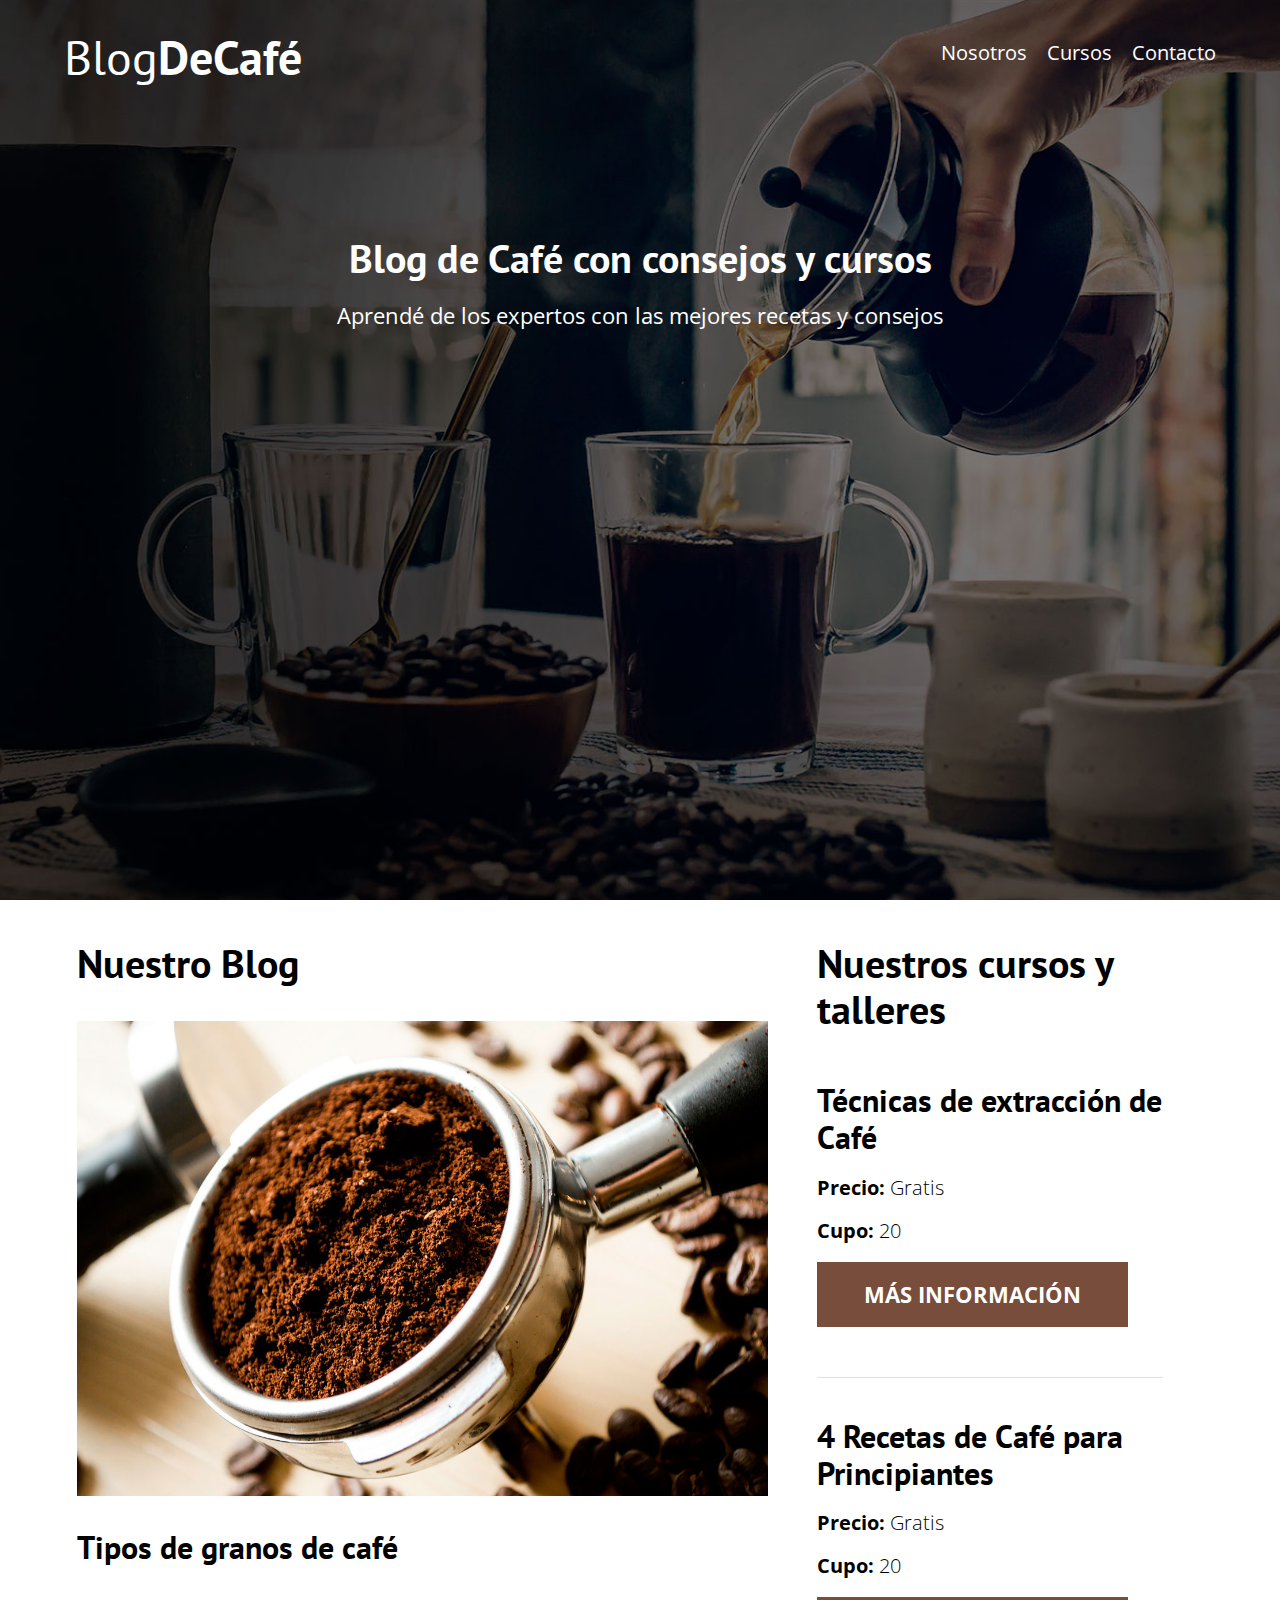
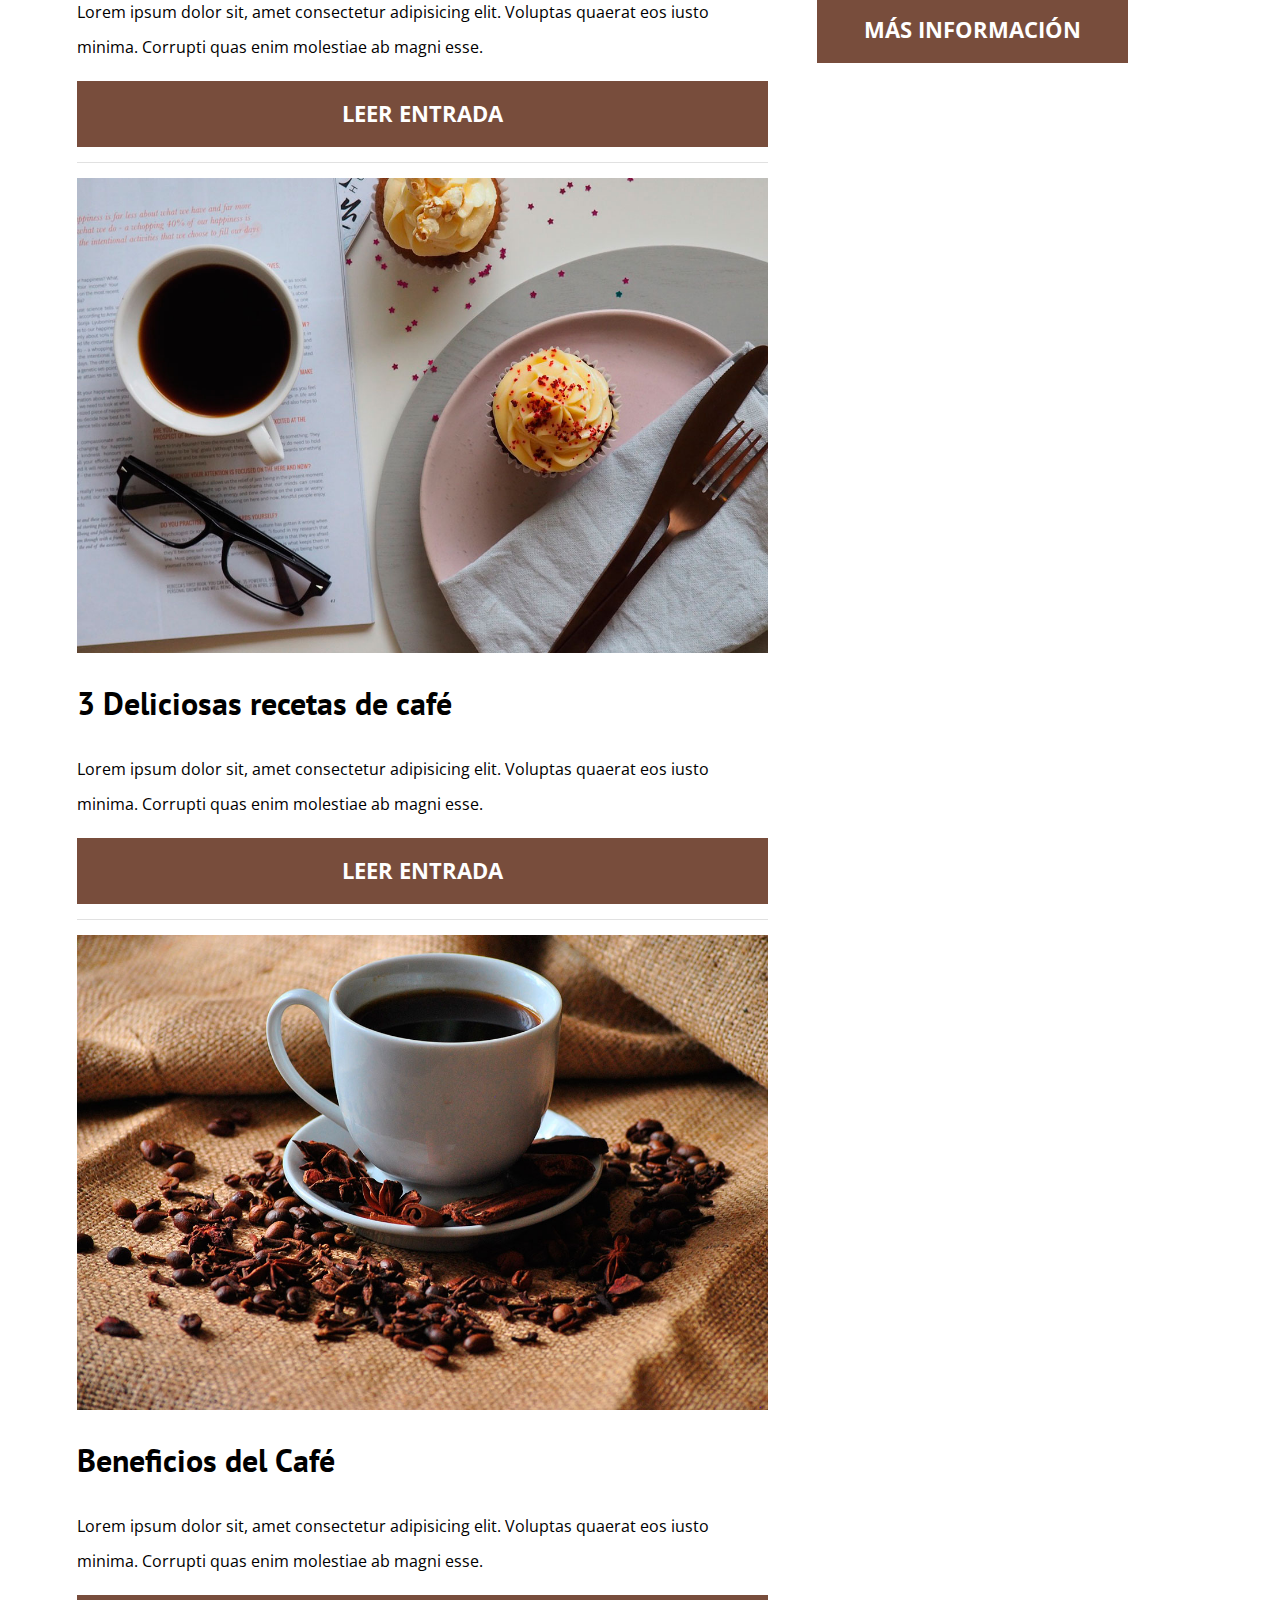
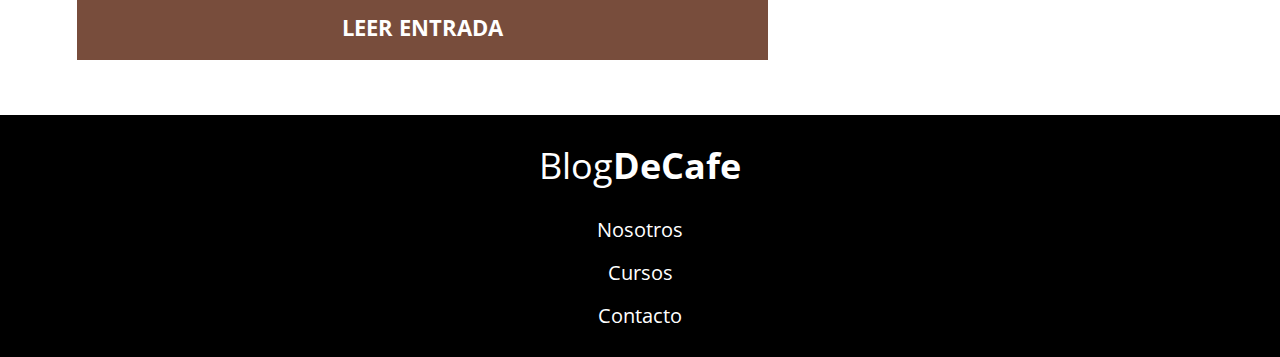
==== index.html @ a4a8f862 "version desktop y mobile del index" ====
<!DOCTYPE html>
<html lang="en">

<head>
    <meta charset="UTF-8">
    <meta name="viewport" content="width=device-width, initial-scale=1.0">
    <meta http-equiv="X-UA-Compatible" content="ie=edge">
    <title>Blog de Café</title>
    <link href="https://fonts.googleapis.com/css?family=Open+Sans:400,700|PT+Sans&display=swap" rel="stylesheet"> 
    <link rel="stylesheet" href="css/normalize.css">
    <link rel="stylesheet" href="css/style.css">
</head>

<body>
    <div class="contenedor">
        <header>
            <div class="contenedor-header">
                <a href="index.html"><h1 class="logo-principal">Blog<span>DeCafé</span></h1></a>
                <nav>
                    <ul>
                        <a href="nosotros.html">
                            <li>Nosotros</li>
                        </a>
                        <a href="cursos.html">
                            <li>Cursos</li>
                        </a>
                        <a href="contacto.html">
                            <li>Contacto</li>
                        </a>
                    </ul>
                </nav>
            </div>

            <div class="leyenda-header">
                <h2>Blog de Café con consejos y cursos</h2>
                <p>Aprendé de los expertos con las mejores recetas y consejos</p>
            </div>
        </header>
        <div class="contenedor-cursos-blog">
        <main>
            <h2>Nuestros cursos y talleres</h2>

            <article>
                <h3>Técnicas de extracción de Café</h3>
                <p>Precio: <span>Gratis</span></p>
                <p>Cupo: <span>20</span></p>
                <a href="#"><button>Más información</button></a>
            </article>

            <article>
                <h3>4 Recetas de Café para Principiantes</h3>
                <p>Precio: <span>Gratis</span></p>
                <p>Cupo: <span>20</span></p>
                <a href="#"><button>Más información</button></a>
            </article>
        </main>
        
        <section class="nuestro-blog">
            <h2>Nuestro Blog</h2>
            <article>
                <img src="img/blog1.jpg" alt="imagen del blog">
                <h3>Tipos de granos de café</h3>
                <p>Lorem ipsum dolor sit, amet consectetur adipisicing elit. Voluptas quaerat eos iusto minima. Corrupti quas enim molestiae ab magni esse.</p>
                <a href="#"><button>Leer Entrada</button></a>
            </article>

            <article>
                <img src="img/blog2.jpg" alt="imagen del blog">
                <h3>3 Deliciosas recetas de café</h3>
                <p>Lorem ipsum dolor sit, amet consectetur adipisicing elit. Voluptas quaerat eos iusto minima. Corrupti quas enim molestiae ab magni esse.</p>
                <a href="#"><button>Leer Entrada</button></a>
            </article>

            <article>
                <img src="img/blog3.jpg" alt="imagen del blog">
                <h3>Beneficios del Café</h3>
                <p>Lorem ipsum dolor sit, amet consectetur adipisicing elit. Voluptas quaerat eos iusto minima. Corrupti quas enim molestiae ab magni esse.</p>
                <a href="#"><button>Leer Entrada</button></a>
            </article>
        </section>
    </div>
</div>

    <footer>
        <a href="index.html"><p>Blog<span>DeCafe</span></p></a>
        <nav>
            <ul>
                <a href="nosotros.html">
                    <li>Nosotros</li>
                </a>
                <a href="cursos.html">
                    <li>Cursos</li>
                </a>
                <a href="contacto.html">
                    <li>Contacto</li>
                </a>
            </ul>
        </nav>
    </footer>

</body>

</html>

</html>
---- css/style.css ----
/* GENERALES */
html{
    font-size: 62.5%;/* 1 REM = 10px */
}
* {
    box-sizing: border-box;
}

body{
    font-family: 'Open Sans', sans-serif;
}

a {
    text-decoration: none;
    color: white;
}

button:hover {
    cursor: pointer;
}

ul {
    list-style-type: none;
    display: flex;
    justify-content: space-between;
}

h1, h2, h3, h4{
    margin: 0;
    font-family: 'PT Sans', sans-serif;
}

h1{
    font-size: 4.8rem;
}

h2{
    font-size: 4rem;
}

h3{
    font-size: 3.2rem;
}

img{
    max-width: 100%;
}
/* INDEX */
/* HEADER-INDEX */
header {
    background-image: url('/img/banner.jpg');
    padding: 0 5%;
    background-position: center center;
    background-size: cover;
    height: 100vh;
}
@media (min-width: 768px){
    .contenedor-header{
        display: flex;
        align-items: center;
        justify-content: space-between;
    }

    .contenedor-header nav ul{
        display: flex;
        justify-content: space-between;
    }

    .contenedor-header nav ul li{
        margin-left: 2rem;
    }
}
.logo-principal{
    text-align: center;
    padding-top: 3rem;
    font-weight: 400;
}

.logo-principal span{
    font-weight: 700;
}

nav ul{
    display: unset;
    text-align: center;
}

nav ul li{
    margin-top: 2rem;
    font-size: 2rem;
}

.leyenda-header{
    margin-top: 15rem;
    color: white;
    text-align: center;
    padding-bottom: 3rem;
}

.leyenda-header p{
    font-size: 2.2rem;
}
/* FIN HEADER INDEX */

/* MAIN INDEX */
main{
    padding: 4rem 5%;
}

main h2{
    font-weight: bold;
    margin-bottom: 5rem;
}

main article{
    padding-bottom: 5rem;
}

main article p{
    font-weight: bold;
    font-size: 2rem;
}

main article:first-of-type {
    border-bottom: 1px solid #e1e1e1;
}

main article:last-of-type {
    padding-top: 4rem;
}

main article p span{
    font-weight: 300;
}

main article button{
    background-color: #784d3c;
    color: white;
    text-transform: uppercase;
    font-size: 2.2rem;
    font-weight: 700;
    border: none;
    width: 100%;
    padding: 2rem 0;
}
/* FIN MAIN INDEX */

/* INICIO SECTION INDEX */
.nuestro-blog{
    padding: 0 5%;
}

.nuestro-blog h2{
    margin-bottom: 3.5rem;
}

.nuestro-blog article{
    padding: 1.5rem 0;
    border-bottom: 1px solid #e1e1e1;;
}

.nuestro-blog article:first-of-type{
    padding-top: unset;
}

.nuestro-blog article:last-of-type{
    border-bottom: none;
}

.nuestro-blog article h3{
    margin: 3rem 0;
}

.nuestro-blog article p{
    font-size: 1.6rem;
    line-height: 3.5rem;
}

.nuestro-blog article button{
    background-color: #784d3c;
    color: white;
    text-transform: uppercase;
    font-size: 2.2rem;
    font-weight: 700;
    border: none;
    width: 100%;
    padding: 2rem 0;
}

@media (min-width: 768px){
    .contenedor-cursos-blog{
        display: grid;
        grid-template-columns: 60% 30%;
        column-gap: 3rem;
    }

    main{
        grid-column: 2 / 3;
        grid-row: 1/2;
    }

    .nuestro-blog{
        padding: 4rem 0 4rem 10%;
    }

    main article button{
        width: 90%;
        padding: 2rem;
    }
}
/*FIN SECTION INDEX */

/* INICIO FOOTER INDEX */
    footer{
        background-color: black;
        padding: 3rem 0
    }

    footer p{
        color: white;
        text-align: center;
        font-size: 3.6rem;
        margin: 0;
    }

    footer p span{
        font-weight: 700;
    }
/* FIN FOOTER INDEX */
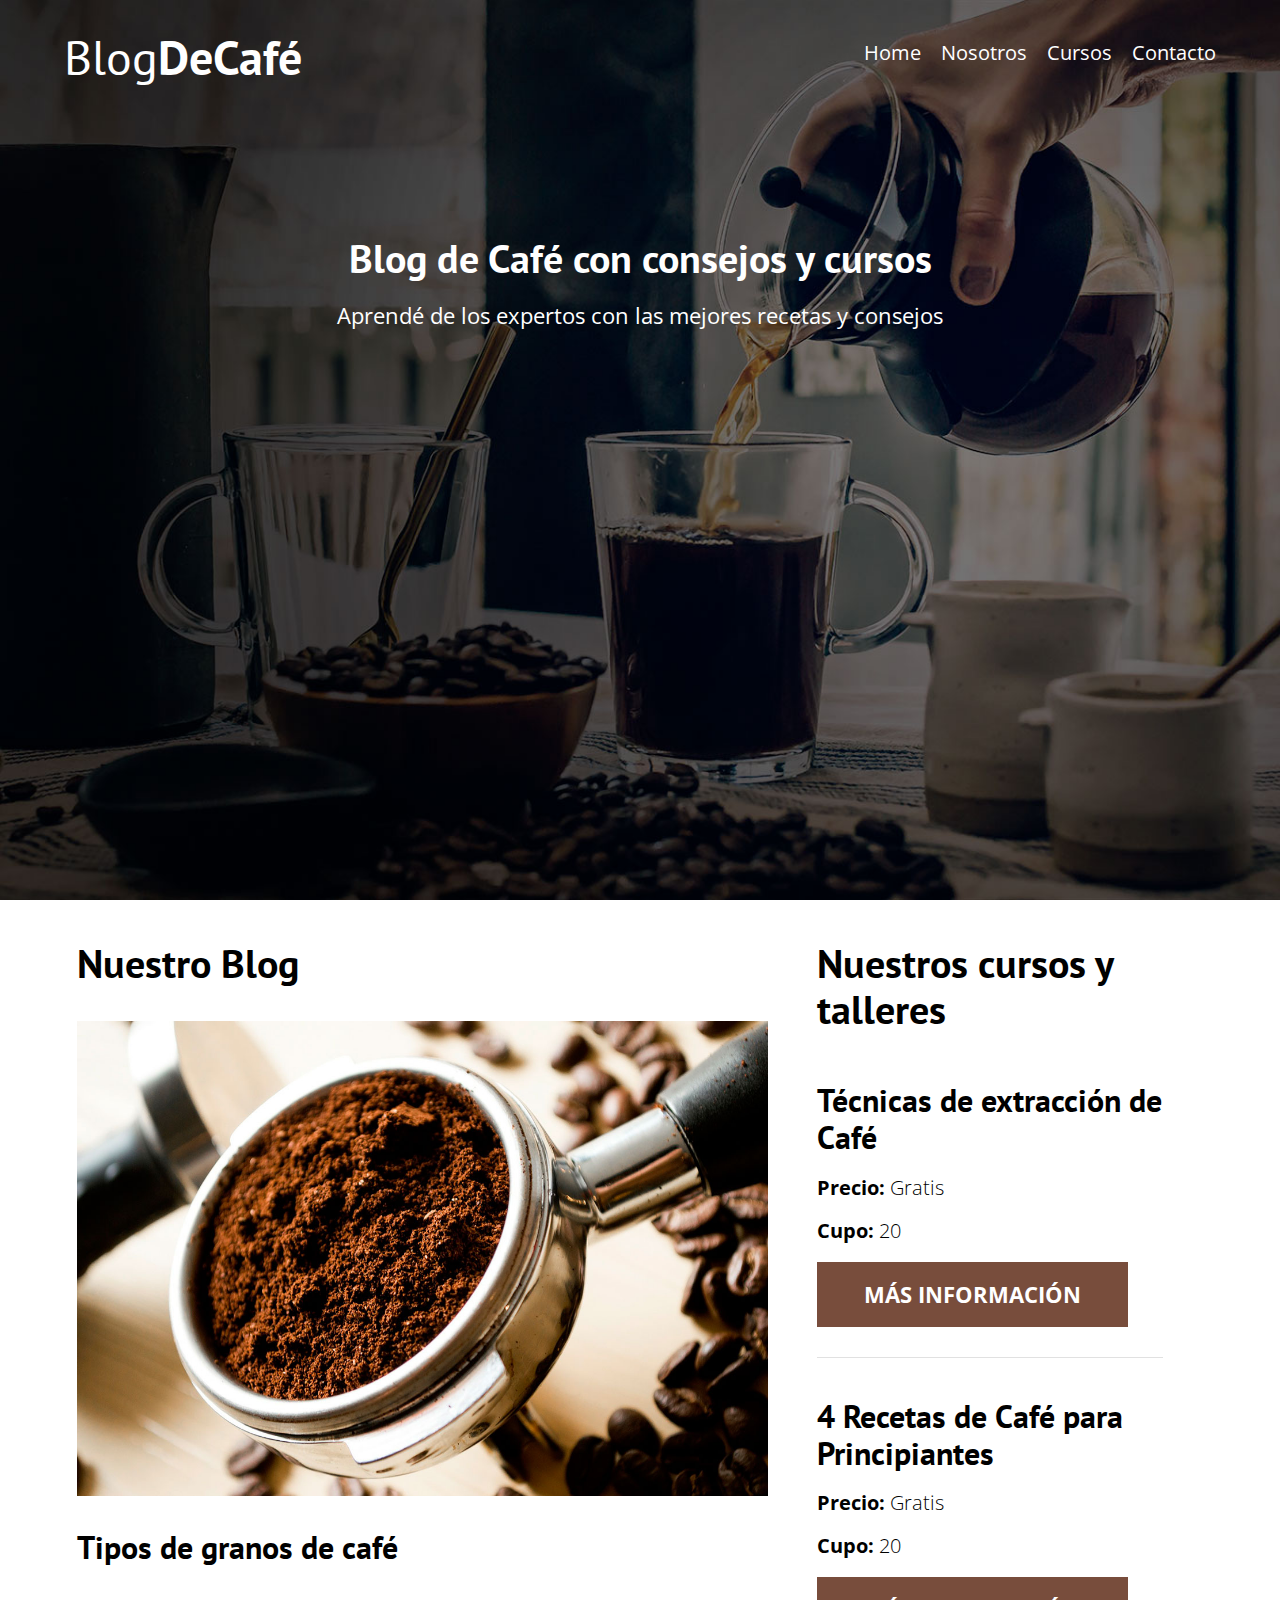
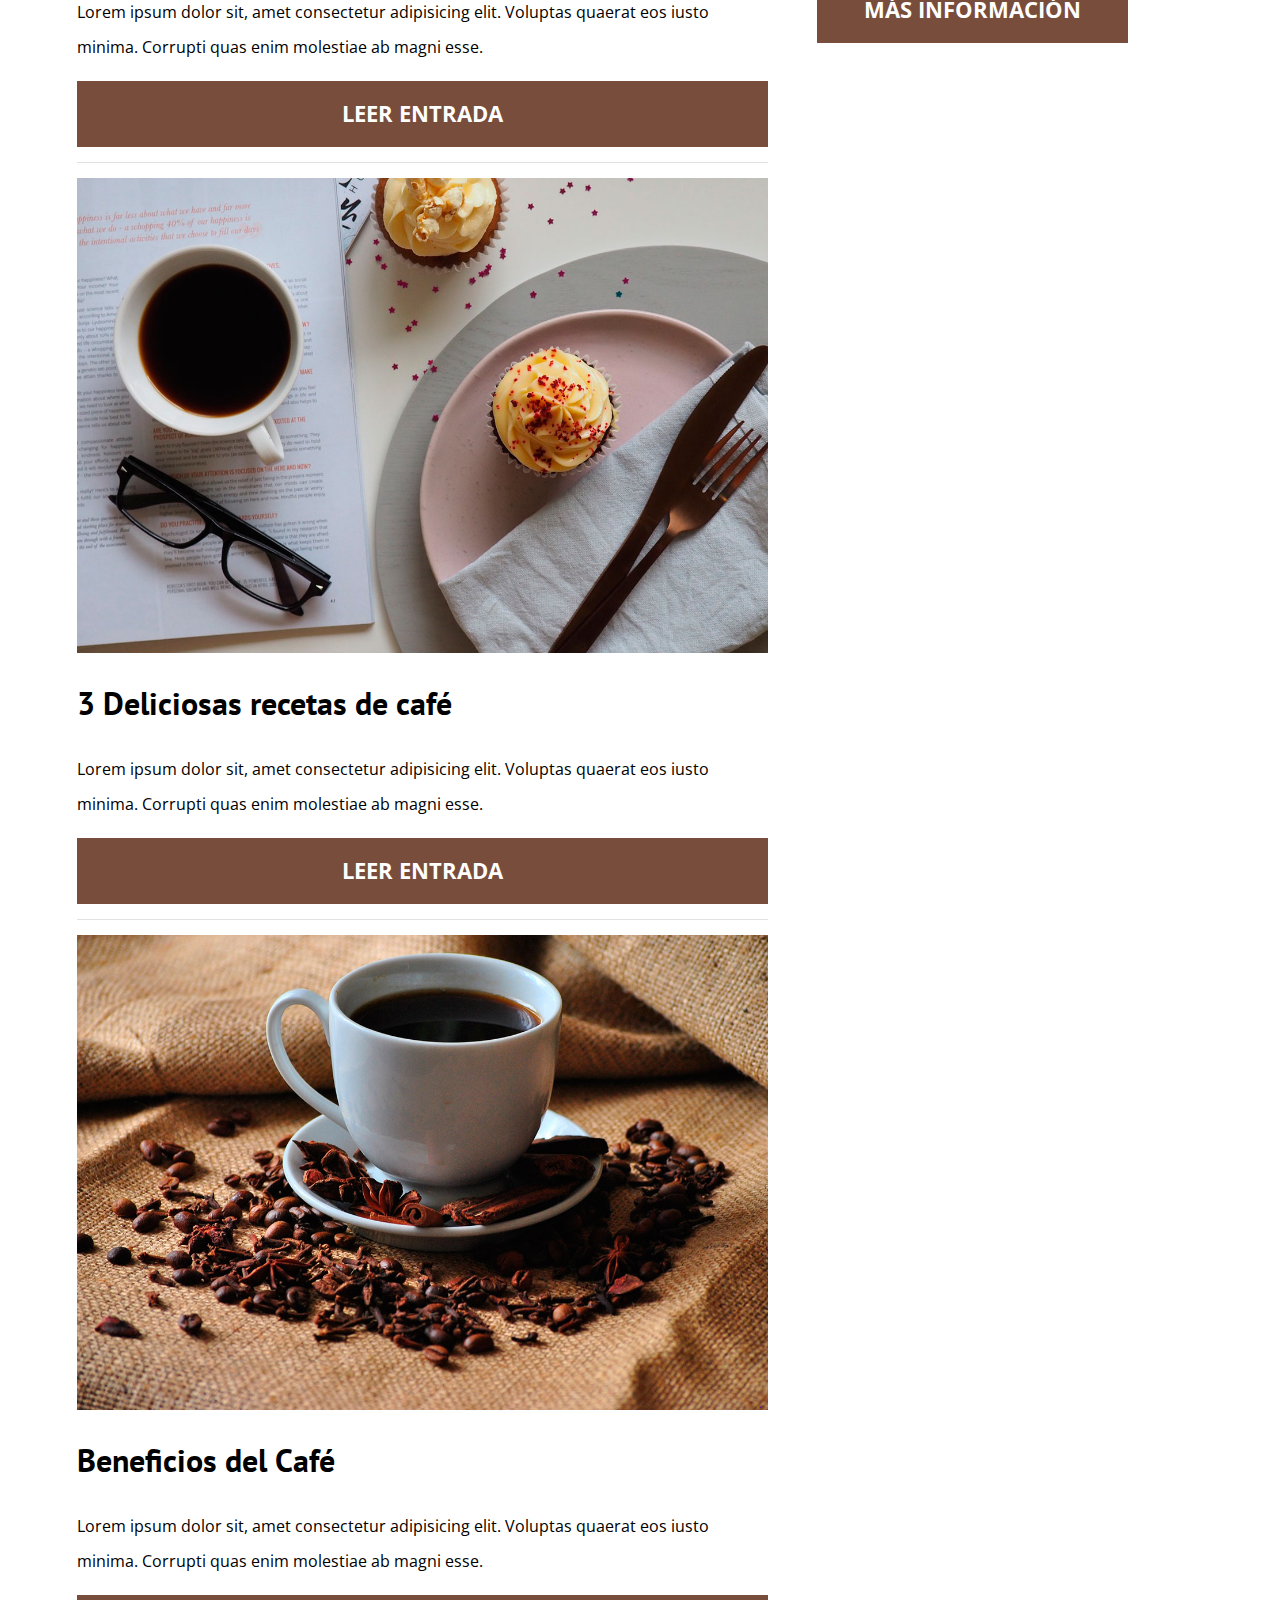
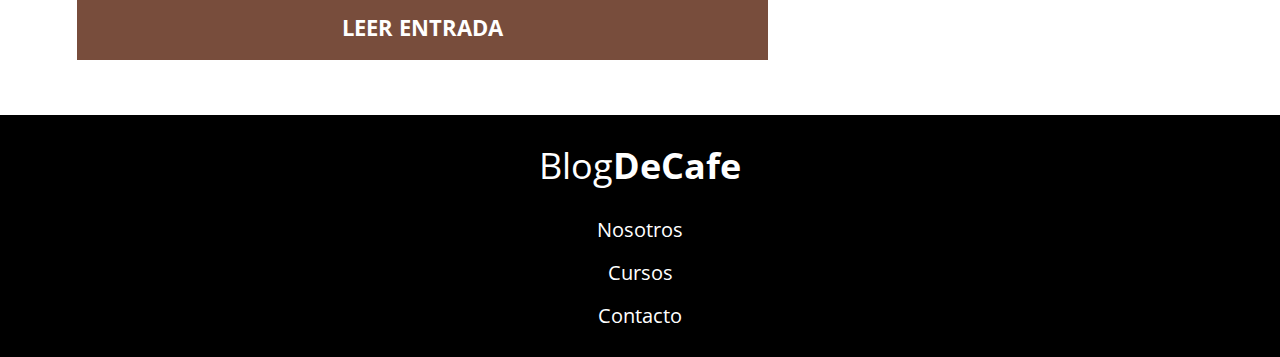
==== commit 647d03ac: "Agrego superposicion en formulario de contacto para desktop" ====
--- a/index.html
+++ b/index.html
@@ -13,11 +13,14 @@
 
 <body>
     <div class="contenedor">
-        <header>
+        <header class="header-index">
             <div class="contenedor-header">
                 <a href="index.html"><h1 class="logo-principal">Blog<span>DeCafé</span></h1></a>
                 <nav>
                     <ul>
+                        <a href="index.html">
+                            <li>Home</li>
+                        </a>
                         <a href="nosotros.html">
                             <li>Nosotros</li>
                         </a>
--- a/css/style.css
+++ b/css/style.css
@@ -17,6 +17,10 @@
 
 button:hover {
     cursor: pointer;
+}
+
+p{
+    font-size: 1.6rem;
 }
 
 ul {
@@ -43,18 +47,19 @@
 }
 
 img{
-    max-width: 100%;
+    width: 100%;
 }
 /* INDEX */
 /* HEADER-INDEX */
 header {
-    background-image: url('/img/banner.jpg');
+    background-image: url('../img/banner.jpg');
     padding: 0 5%;
     background-position: center center;
     background-size: cover;
     height: 100vh;
 }
-@media (min-width: 768px){
+
+@media (min-width: 1024px){
     .contenedor-header{
         display: flex;
         align-items: center;
@@ -70,6 +75,7 @@
         margin-left: 2rem;
     }
 }
+
 .logo-principal{
     text-align: center;
     padding-top: 3rem;
@@ -113,7 +119,7 @@
 }
 
 main article{
-    padding-bottom: 5rem;
+    padding-bottom: 3rem;
 }
 
 main article p{
@@ -121,12 +127,13 @@
     font-size: 2rem;
 }
 
-main article:first-of-type {
+main article {
     border-bottom: 1px solid #e1e1e1;
 }
 
 main article:last-of-type {
     padding-top: 4rem;
+    border-bottom: none;
 }
 
 main article p span{
@@ -226,4 +233,147 @@
     footer p span{
         font-weight: 700;
     }
-/* FIN FOOTER INDEX */+/* FIN FOOTER INDEX */
+
+/* INICIO NOSOTROS */
+/* MAIN NOSOTROS */
+.main-nosotros{
+    padding: 0 5%;
+    margin: 4rem 0;
+}
+
+.main-nosotros h2{
+    text-align: center;
+}
+
+.contenedor-main-nosotros{
+    display: flex;
+    flex-direction: column;
+}
+
+.imagen-nosotros{
+    width: 100%;
+}
+
+@media (min-width: 768px){
+    .main-nosotros{
+        padding: 0 10%;
+    }
+
+    .contenedor-main-nosotros{
+        display: grid;
+        grid-template-columns: repeat(2, 1fr);
+        column-gap: 3rem;
+        align-items: center;
+    }
+}
+/* FIN MAIN NOSOTROS */
+
+/* MAIN CURSOS */
+
+.main-cursos article {
+    padding-top: 4rem;
+}
+
+.main-cursos article h3{
+    margin-top: 2rem;
+}
+
+.main-cursos article p:last-of-type{
+    font-weight: 300;
+}
+
+@media (min-width: 768px){
+    .contenedor-cursos article{
+        display: grid;
+        grid-template-columns: 33% 66%;
+        column-gap: 2rem;
+    }
+}
+
+/* FIN MAIN CURSOS*/
+
+/* INICIO CONTACTO */
+
+form{
+    
+}
+
+.contenedor-nombre, .contenedor-email, .contenedor-mensaje{
+    display: grid;
+    grid-template-columns: 4rem auto;
+    text-align: right;
+    padding-bottom: 2rem;
+    align-items: center;
+}
+
+.contenedor-mensaje{
+    align-items: unset;
+}
+
+.contenedor-mensaje label{
+    margin-top: 1rem;
+}
+.contenedor-nombre label, .contenedor-email label, .contenedor-mensaje label{
+    font-size: 1.3rem;
+}
+
+.contenedor-email input, .contenedor-mensaje textarea, .contenedor-nombre input{
+    flex: 1;
+    margin-left: 2rem;
+    padding: 1rem;
+    font-size: 1.3rem;
+}
+
+textarea {
+    resize: vertical;
+  }
+
+.contenedor-submit{
+    display: grid;
+    grid-template-columns: 1fr;
+}
+
+form button{
+    background-color: black;
+    color:white;
+    border: none;
+    text-transform: uppercase;
+    padding: 1rem 3rem;
+    font-weight: 700;
+}
+
+.contenedor-formulario{
+    margin-top: 5rem;
+}
+
+.titulo-contacto{
+    margin-top: 3rem;
+    text-align: center;
+}
+
+@media (min-width: 768px){
+    .contenedor-formulario{
+        margin: -10rem 5% 0 5%;
+        z-index: 20;
+        background-color: white;
+        padding: 5rem 5%;
+        position:relative; 
+        z-index: 10;
+    }
+
+    .contenedor-submit{
+        display: flex;
+        justify-content: right;
+    }
+
+    form button{
+        background-color: black;
+        color:white;
+        border: none;
+        text-transform: uppercase;
+        padding: 1rem 3rem;
+        font-weight: 700;
+    }
+}
+/* FIN CONTACTO */